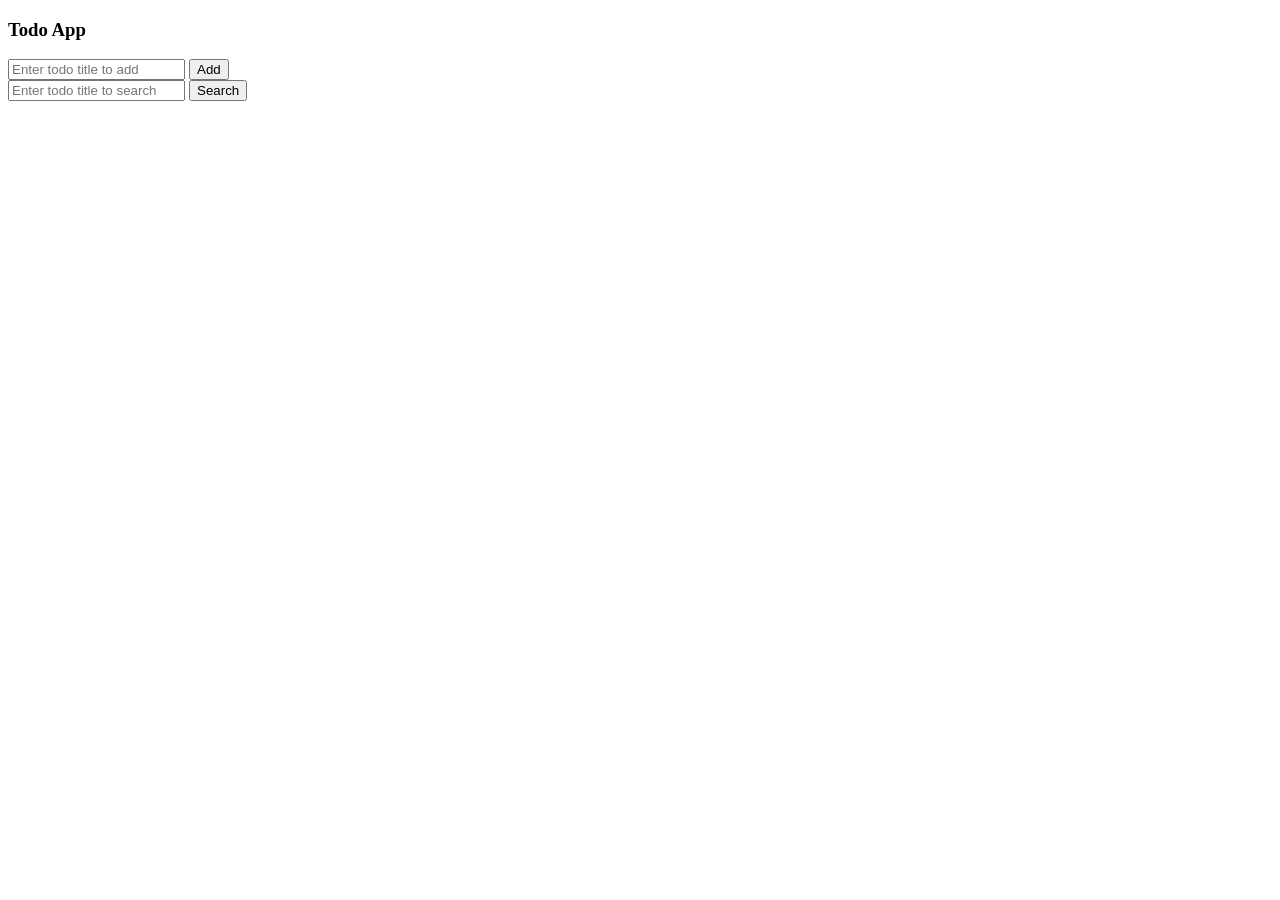
==== machine-coding/1-todo-app/index.html @ c2d476a4 "initial commit" ====
<!doctype html>
<html lang="en">
    <head>
        <meta charset="UTF-8" />
        <meta name="viewport" content="width=device-width, initial-scale=1.0" />
        <link rel="stylesheet" href="style.css" />
        <title>Todo App</title>
    </head>
    <body>
        <div id="main">
            <div id="container">
                <h3 id="title">Todo App</h3>
                <form id="add-todo-form">
                    <input
                        id="input"
                        type="text"
                        placeholder="Enter todo title to add"
                        required
                    />
                    <button>Add</button>
                </form>
                <form id="search-todo-form">
                    <input
                        id="input"
                        type="text"
                        placeholder="Enter todo title to search"
                        required
                    />
                    <button>Search</button>
                </form>
                <ul id="todo-list"></>
            </div>
        </div>
        <script src="script.js"></script>
    </body>
</html>
---- machine-coding/1-todo-app/style.css ----
.main {
    display: flex;
    justify-content: center;
}

.container {
    border: 1px solid #ccc;
    max-width: 750px;
    width: 100%;
    border-radius: 6px;
    padding: 1rem;
}

.title {
    color: blue;
    text-align: center;
}
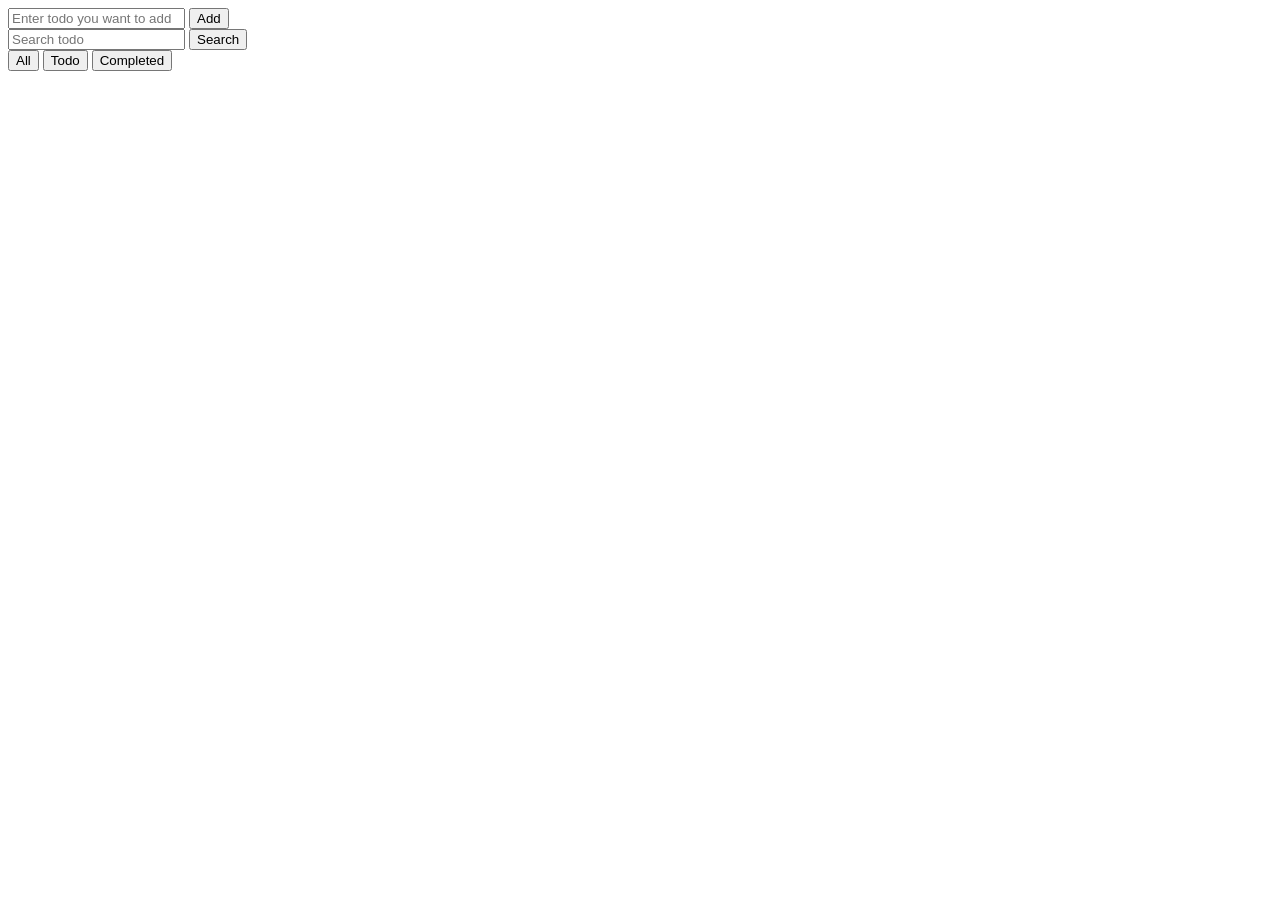
==== commit d6838606: "initial commit" ====
--- a/machine-coding/1-todo-app/index.html
+++ b/machine-coding/1-todo-app/index.html
@@ -3,34 +3,42 @@
     <head>
         <meta charset="UTF-8" />
         <meta name="viewport" content="width=device-width, initial-scale=1.0" />
-        <link rel="stylesheet" href="style.css" />
-        <title>Todo App</title>
+        <title>Todo App Practice</title>
     </head>
     <body>
-        <div id="main">
-            <div id="container">
-                <h3 id="title">Todo App</h3>
-                <form id="add-todo-form">
+        <main>
+            <section>
+                <form id="todo-input-form">
                     <input
-                        id="input"
+                        id="todo-input"
                         type="text"
-                        placeholder="Enter todo title to add"
+                        placeholder="Enter todo you want to add"
+                    />
+                    <button id="todo-add-button">Add</button>
+                </form>
+                <form id="search-input-form">
+                    <input
+                        id="search-input"
+                        type="text"
+                        placeholder="Search todo"
                         required
                     />
-                    <button>Add</button>
+                    <button id="search-todo-button">Search</button>
                 </form>
-                <form id="search-todo-form">
-                    <input
-                        id="input"
-                        type="text"
-                        placeholder="Enter todo title to search"
-                        required
-                    />
-                    <button>Search</button>
-                </form>
-                <ul id="todo-list"></>
-            </div>
-        </div>
+                <div>
+                    <button id="all-button">All</button>
+                    <button id="todo-button">Todo</button>
+                    <button id="completed-button">Completed</button>
+                </div>
+                <ul id="todo-list"></ul>
+                <button id="mark-all-done-button" style="display: none">
+                    Mark all done
+                </button>
+                <button id="clear-all-button" style="display: none">
+                    Clear All
+                </button>
+            </section>
+        </main>
         <script src="script.js"></script>
     </body>
 </html>
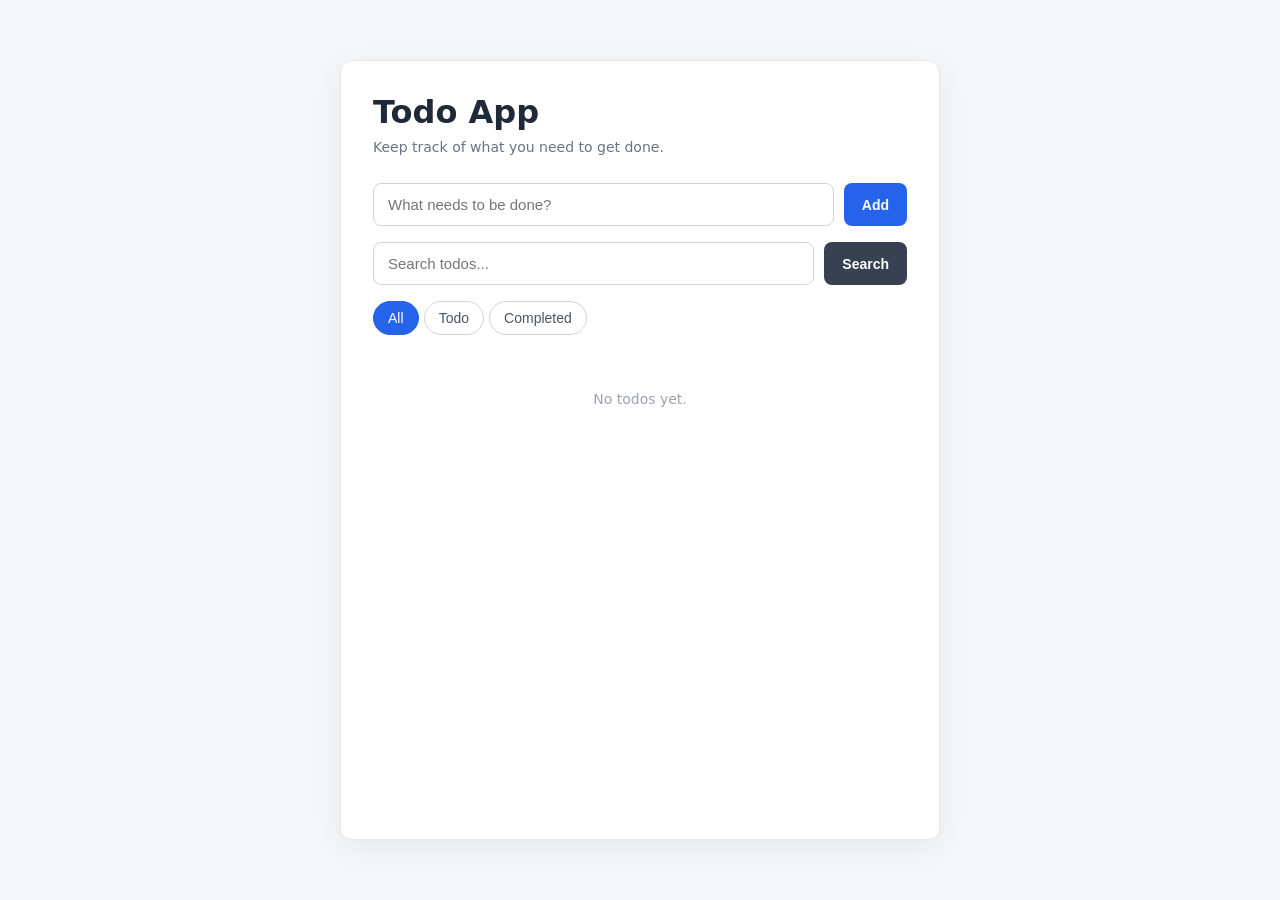
==== commit 87c81713: "initial commit" ====
--- a/machine-coding/1-todo-app/index.html
+++ b/machine-coding/1-todo-app/index.html
@@ -3,42 +3,121 @@
     <head>
         <meta charset="UTF-8" />
         <meta name="viewport" content="width=device-width, initial-scale=1.0" />
+
         <title>Todo App Practice</title>
+
+        <link rel="stylesheet" href="style.css" />
     </head>
+
     <body>
-        <main>
-            <section>
-                <form id="todo-input-form">
+        <main class="todo-app">
+            <section class="todo-app__container">
+                <header class="todo-app__header">
+                    <h1 class="todo-app__title">Todo App</h1>
+                    <p class="todo-app__subtitle">
+                        Keep track of what you need to get done.
+                    </p>
+                </header>
+
+                <!-- Add Todo -->
+                <form id="todo-input-form" class="todo-form todo-form--add">
                     <input
-                        id="todo-input"
+                        id="todo-add-input"
+                        class="todo-form__input"
                         type="text"
-                        placeholder="Enter todo you want to add"
+                        placeholder="What needs to be done?"
+                        autocomplete="off"
                     />
-                    <button id="todo-add-button">Add</button>
+
+                    <button
+                        id="todo-add-button"
+                        class="todo-form__button"
+                        type="submit"
+                    >
+                        Add
+                    </button>
                 </form>
-                <form id="search-input-form">
+
+                <!-- Search -->
+                <form
+                    id="search-input-form"
+                    class="todo-form todo-form--search"
+                >
                     <input
                         id="search-input"
-                        type="text"
-                        placeholder="Search todo"
-                        required
+                        class="todo-form__input"
+                        type="search"
+                        placeholder="Search todos..."
+                        autocomplete="off"
                     />
-                    <button id="search-todo-button">Search</button>
+
+                    <button
+                        id="search-todo-button"
+                        class="todo-form__button todo-form__button--secondary"
+                        type="submit"
+                    >
+                        Search
+                    </button>
                 </form>
-                <div>
-                    <button id="all-button">All</button>
-                    <button id="todo-button">Todo</button>
-                    <button id="completed-button">Completed</button>
+
+                <!-- Filters -->
+                <div class="todo-filters">
+                    <button
+                        id="all-button"
+                        class="todo-filters__button todo-filters__button--active"
+                        type="button"
+                    >
+                        All
+                    </button>
+
+                    <button
+                        id="todo-button"
+                        class="todo-filters__button"
+                        type="button"
+                    >
+                        Todo
+                    </button>
+
+                    <button
+                        id="completed-button"
+                        class="todo-filters__button"
+                        type="button"
+                    >
+                        Completed
+                    </button>
                 </div>
-                <ul id="todo-list"></ul>
-                <button id="mark-all-done-button" style="display: none">
-                    Mark all done
-                </button>
-                <button id="clear-all-button" style="display: none">
-                    Clear All
-                </button>
+
+                <!-- Todo List -->
+                <ul id="todo-list" class="todo-list"></ul>
+
+                <!-- Empty State -->
+                <p id="todo-empty-state" class="todo-list__empty">
+                    No todos yet.
+                </p>
+
+                <!-- Actions -->
+                <div class="todo-actions">
+                    <button
+                        id="mark-all-done-button"
+                        class="todo-actions__button"
+                        type="button"
+                        hidden
+                    >
+                        Mark all done
+                    </button>
+
+                    <button
+                        id="clear-all-button"
+                        class="todo-actions__button todo-actions__button--danger"
+                        type="button"
+                        hidden
+                    >
+                        Clear all
+                    </button>
+                </div>
             </section>
         </main>
+
         <script src="script.js"></script>
     </body>
 </html>
--- a/machine-coding/1-todo-app/style.css
+++ b/machine-coding/1-todo-app/style.css
@@ -0,0 +1,344 @@
+/* =========================
+   Reset
+========================= */
+
+* {
+    box-sizing: border-box;
+}
+
+body {
+    margin: 0;
+    min-height: 100vh;
+
+    font-family:
+        Inter,
+        system-ui,
+        -apple-system,
+        BlinkMacSystemFont,
+        "Segoe UI",
+        sans-serif;
+
+    background: #f4f6f8;
+    color: #1f2937;
+}
+
+/* =========================
+   App
+========================= */
+
+.todo-app {
+    min-height: 100vh;
+
+    display: flex;
+    justify-content: center;
+
+    padding: 60px 20px;
+}
+
+.todo-app__container {
+    width: 100%;
+    max-width: 600px;
+
+    padding: 32px;
+
+    background: #ffffff;
+
+    border: 1px solid #e5e7eb;
+    border-radius: 12px;
+
+    box-shadow: 0 8px 30px rgba(0, 0, 0, 0.06);
+}
+
+/* =========================
+   Header
+========================= */
+
+.todo-app__header {
+    margin-bottom: 28px;
+}
+
+.todo-app__title {
+    margin: 0;
+
+    font-size: 32px;
+    line-height: 1.2;
+}
+
+.todo-app__subtitle {
+    margin: 8px 0 0;
+
+    color: #6b7280;
+    font-size: 14px;
+}
+
+/* =========================
+   Forms
+========================= */
+
+.todo-form {
+    display: flex;
+    gap: 10px;
+
+    margin-bottom: 16px;
+}
+
+.todo-form__input {
+    flex: 1;
+
+    min-width: 0;
+
+    padding: 12px 14px;
+
+    border: 1px solid #d1d5db;
+    border-radius: 8px;
+
+    font-size: 15px;
+
+    outline: none;
+
+    transition:
+        border-color 0.2s,
+        box-shadow 0.2s;
+}
+
+.todo-form__input:focus {
+    border-color: #2563eb;
+
+    box-shadow: 0 0 0 3px rgba(37, 99, 235, 0.1);
+}
+
+.todo-form__button {
+    padding: 12px 18px;
+
+    border: none;
+    border-radius: 8px;
+
+    background: #2563eb;
+    color: #ffffff;
+
+    font-size: 14px;
+    font-weight: 600;
+
+    cursor: pointer;
+
+    transition:
+        background 0.2s,
+        transform 0.1s;
+}
+
+.todo-form__button:hover {
+    background: #1d4ed8;
+}
+
+.todo-form__button:active {
+    transform: translateY(1px);
+}
+
+.todo-form__button--secondary {
+    background: #374151;
+}
+
+.todo-form__button--secondary:hover {
+    background: #1f2937;
+}
+
+/* =========================
+   Filters
+========================= */
+
+.todo-filters__button {
+    padding: 8px 14px;
+
+    border: 1px solid #d1d5db;
+    border-radius: 20px;
+
+    background: #ffffff;
+    color: #4b5563;
+
+    font-size: 14px;
+
+    cursor: pointer;
+
+    transition:
+        background 0.2s,
+        color 0.2s,
+        border-color 0.2s;
+}
+
+.todo-filters__button:hover {
+    border-color: #2563eb;
+    color: #2563eb;
+}
+
+.todo-filters__button--active {
+    background: #2563eb;
+    border-color: #2563eb;
+    color: #ffffff;
+}
+
+.todo-filters__button--active:hover {
+    background: #1d4ed8;
+    border-color: #1d4ed8;
+    color: #ffffff;
+}
+
+/* =========================
+   Todo List
+========================= */
+
+.todo-list {
+    display: flex;
+    flex-direction: column;
+    gap: 10px;
+
+    padding: 0;
+    margin-top: 16px;
+
+    list-style: none;
+}
+
+.todo-list__item {
+    display: flex;
+    align-items: center;
+    gap: 12px;
+
+    padding: 14px 16px;
+
+    border: 1px solid #e5e7eb;
+    border-radius: 8px;
+
+    background: #fafafa;
+
+    cursor: pointer;
+
+    transition:
+        background 0.2s,
+        border-color 0.2s;
+}
+
+.todo-list__item:hover {
+    background: #f3f4f6;
+    border-color: #d1d5db;
+}
+
+.todo-list__checkbox {
+    width: 18px;
+    height: 18px;
+
+    flex-shrink: 0;
+
+    cursor: pointer;
+}
+
+.todo-list__title {
+    flex: 1;
+
+    font-size: 15px;
+
+    overflow-wrap: anywhere;
+}
+
+.todo-list__delete {
+    padding: 7px 10px;
+
+    border: 1px solid #fecaca;
+    border-radius: 6px;
+
+    background: #ffffff;
+    color: #dc2626;
+
+    font-size: 13px;
+    font-weight: 500;
+
+    cursor: pointer;
+}
+
+.todo-list__delete:hover {
+    background: #fef2f2;
+}
+
+/* =========================
+   Empty State
+========================= */
+
+.todo-list__empty {
+    padding: 24px;
+
+    margin: 0;
+
+    text-align: center;
+
+    color: #9ca3af;
+    font-size: 14px;
+}
+
+/* =========================
+   Bottom Actions
+========================= */
+
+.todo-actions {
+    display: flex;
+    gap: 10px;
+
+    margin-top: 20px;
+}
+
+.todo-actions__button {
+    flex: 1;
+
+    padding: 10px 14px;
+
+    border: 1px solid #d1d5db;
+    border-radius: 8px;
+
+    background: #ffffff;
+    color: #374151;
+
+    font-size: 14px;
+    font-weight: 500;
+
+    cursor: pointer;
+}
+
+.todo-actions__button:hover {
+    background: #f3f4f6;
+}
+
+.todo-actions__button--danger {
+    border-color: #fecaca;
+    color: #dc2626;
+}
+
+.todo-actions__button--danger:hover {
+    background: #fef2f2;
+}
+
+/* =========================
+   Responsive
+========================= */
+
+@media (max-width: 600px) {
+    .todo-app {
+        padding: 20px 12px;
+    }
+
+    .todo-app__container {
+        padding: 20px;
+    }
+
+    .todo-form {
+        flex-direction: column;
+    }
+
+    .todo-form__button {
+        width: 100%;
+    }
+
+    .todo-filters {
+        overflow-x: auto;
+    }
+
+    .todo-filters__button {
+        flex-shrink: 0;
+    }
+}
